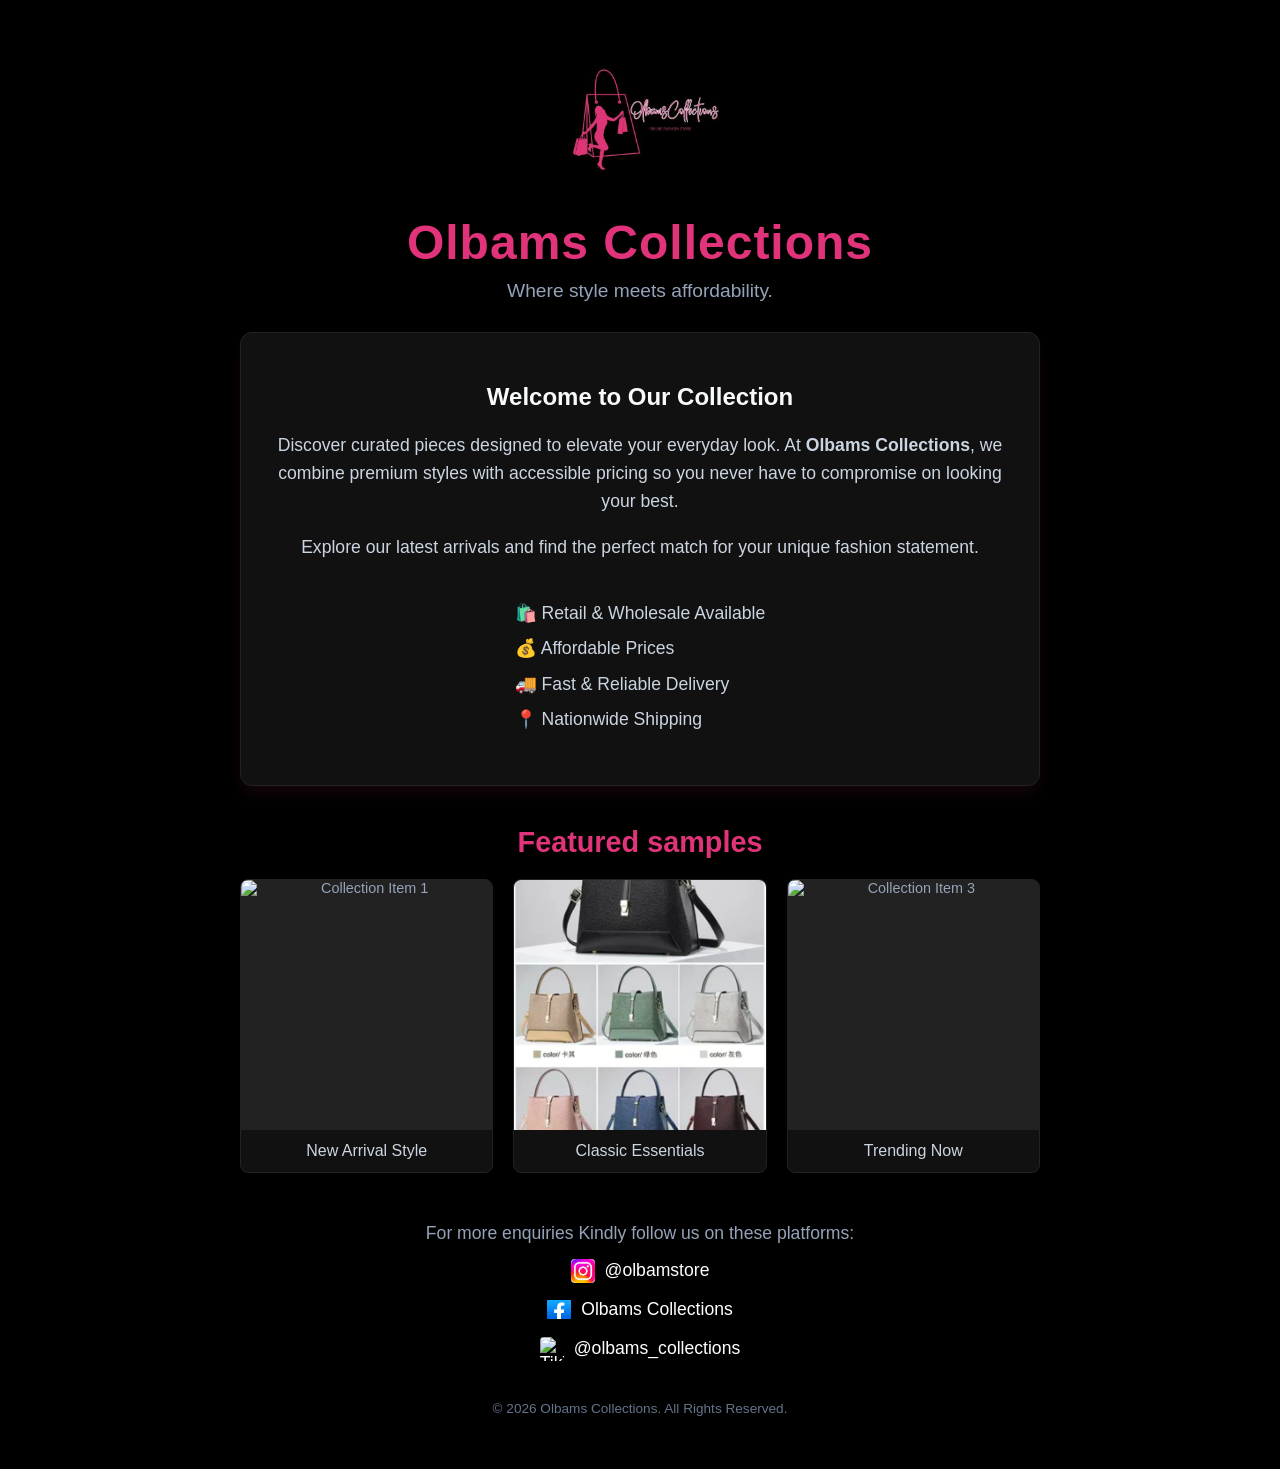
==== index.html @ 32d328b6 "Add files via upload" ====
<!DOCTYPE html> 
<html lang="en"> 
<head> 
    <meta charset="UTF-8"> 
    <meta name="viewport" content="width=device-width, initial-scale=1.0"> 
    <title>Olbams Collections</title> 
    <style> 
        :root { 
            --bg-color: #000000; 
            --text-color: #f8fafc; 
            --accent-color: #e0337a; 
            --card-bg: #111111; 
        } 
        body { 
            font-family: -apple-system, BlinkMacSystemFont, "Segoe UI", Roboto, sans-serif; 
            background-color: var(--bg-color); 
            color: var(--text-color); 
            margin: 0; 
            padding: 0; 
            display: flex; 
            flex-direction: column; 
            min-height: 100vh; 
            align-items: center; 
            justify-content: center; 
        } 
        .container { 
            max-width: 800px; 
            padding: 40px 20px; 
            text-align: center; 
        } 
        .header-brand { 
            display: flex; 
            flex-direction: column; 
            align-items: center; 
            justify-content: center; 
            gap: 15px; 
            margin-bottom: 10px; 
        } 
        .brand-logo { 
            max-height: 160px; 
            width: auto; 
            object-fit: contain; 
        } 
        header h1 { 
            font-size: 3rem; 
            color: var(--accent-color); 
            margin: 0; 
            letter-spacing: 1px; 
        } 
        .tagline { 
            font-size: 1.2rem; 
            color: #94a3b8; 
            margin-top: 10px; 
            margin-bottom: 30px; 
        } 
        main { 
            background-color: var(--card-bg); 
            padding: 30px; 
            border-radius: 12px; 
            box-shadow: 0 10px 15px -3px rgba(224, 51, 122, 0.1); 
            border: 1px solid #222222; 
            margin-bottom: 30px; 
        } 
        main p { 
            line-height: 1.6; 
            color: #cbd5e1; 
            font-size: 1.1rem; 
        } 
        .gallery-title { 
            font-size: 1.8rem; 
            color: var(--accent-color); 
            margin: 40px 0 20px 0; 
        } 
        .image-grid { 
            display: grid; 
            grid-template-columns: repeat(auto-fit, minmax(220px, 1fr)); 
            gap: 20px; 
            width: 100%; 
        } 
        .image-card { 
            background-color: var(--card-bg); 
            border: 1px solid #222222; 
            border-radius: 8px; 
            overflow: hidden; 
            box-shadow: 0 4px 6px -1px rgba(0, 0, 0, 0.1); 
        } 
        .image-placeholder { 
            width: 100%; 
            height: 250px; 
            background-color: #222222; 
            display: flex; 
            align-items: center; 
            justify-content: center; 
            color: #94a3b8; 
            font-size: 0.9rem; 
            object-fit: cover; 
        } 
        .image-caption { 
            padding: 12px; 
            font-size: 1rem; 
            color: #cbd5e1; 
            font-weight: 500; 
        } 
        .social-follow {
            margin-top: 50px;
            margin-bottom: 20px;
        }
        .social-follow p {
            color: #94a3b8;
            font-size: 1.1rem;
            margin-bottom: 15px;
        }
        .social-icons {
            display: flex;
            flex-direction: column; 
            align-items: center;
            gap: 15px;
        }
        .social-icon {
            display: flex;
            align-items: center;
            gap: 10px;
            color: #ffffff;
            font-size: 1.1rem;
            transition: color 0.2s, transform 0.2s;
            text-decoration: none;
        }
        .social-icon:hover {
            color: var(--accent-color);
            transform: scale(1.05);
        }
        .platform-logo {
            width: 24px;
            height: 24px;
            object-fit: contain;
            border-radius: 4px;
        }
        footer { 
            margin-top: 40px; 
            font-size: 0.85rem; 
            color: #64748b;
        } 
    </style> 
</head> 
<body> 
    <div class="container"> 
        <header> 
            <div class="header-brand"> 
                <img class="brand-logo" src="logo 1.jpg" alt="Olbams Collections Logo"> 
                <h1>Olbams Collections</h1> 
            </div> 
            <div class="tagline">Where style meets affordability.</div> 
        </header> 
        
        <main> 
            <h2>Welcome to Our Collection</h2> 
            <p> Discover curated pieces designed to elevate your everyday look. At <strong>Olbams Collections</strong>, we combine premium styles with accessible pricing so you never have to compromise on looking your best. </p> 
            <p> Explore our latest arrivals and find the perfect match for your unique fashion statement. </p>

            <ul style="text-align: left; display: inline-block; list-style-type: none; padding: 0; color: #cbd5e1; font-size: 1.1rem; line-height: 2;">
                <li>🛍️ Retail & Wholesale Available</li>
                <li>💰 Affordable Prices</li>
                <li>🚚 Fast & Reliable Delivery</li>
                <li>📍 Nationwide Shipping</li>   
            </ul>
        </main> 
        
        <h2 id="gallery" class="gallery-title">Featured samples</h2> 
        <div class="image-grid"> 
            <div class="image-card"> 
                <img class="image-placeholder" src="mum ire 3.jpg" alt="Collection Item 1"> 
                <div class="image-caption">New Arrival Style</div> 
            </div> 
            <div class="image-card"> 
                <img class="image-placeholder" src="bag 1.jpeg" alt="Collection Item 2"> 
                <div class="image-caption">Classic Essentials</div> 
            </div> 
            <div class="image-card"> 
                <img class="image-placeholder" src="mum ire 5.jpg" alt="Collection Item 3"> 
                <div class="image-caption">Trending Now</div> 
            </div> 
        </div> 

        <div class="social-follow">
            <p>For more enquiries Kindly follow us on these platforms:</p>
            <div class="social-icons">
                <a href="https://www.instagram.com/olbamstore/" class="social-icon" target="_blank">
                    <img src="insta2.jpg" alt="Instagram" class="platform-logo">
                    <span>@olbamstore</span>
                </a>
                <a href="https://www.facebook.com/profile.php?id=100061948012193" class="social-icon" target="_blank">
                    <img src="face2.jpg" alt="Facebook" class="platform-logo">
                    <span>Olbams Collections</span>
                </a>
                <a href="https://www.tiktok.com/@olbams_collections" class="social-icon" target="_blank">
                    <img src="tic2.jpg" alt="TikTok" class="platform-logo">
                    <span>@olbams_collections</span>
                </a>
            </div>
        </div> 

        <footer> 
            <p>&copy; 2026 Olbams Collections. All Rights Reserved.</p>
        </footer> 
    </div>
</body> 
</html>
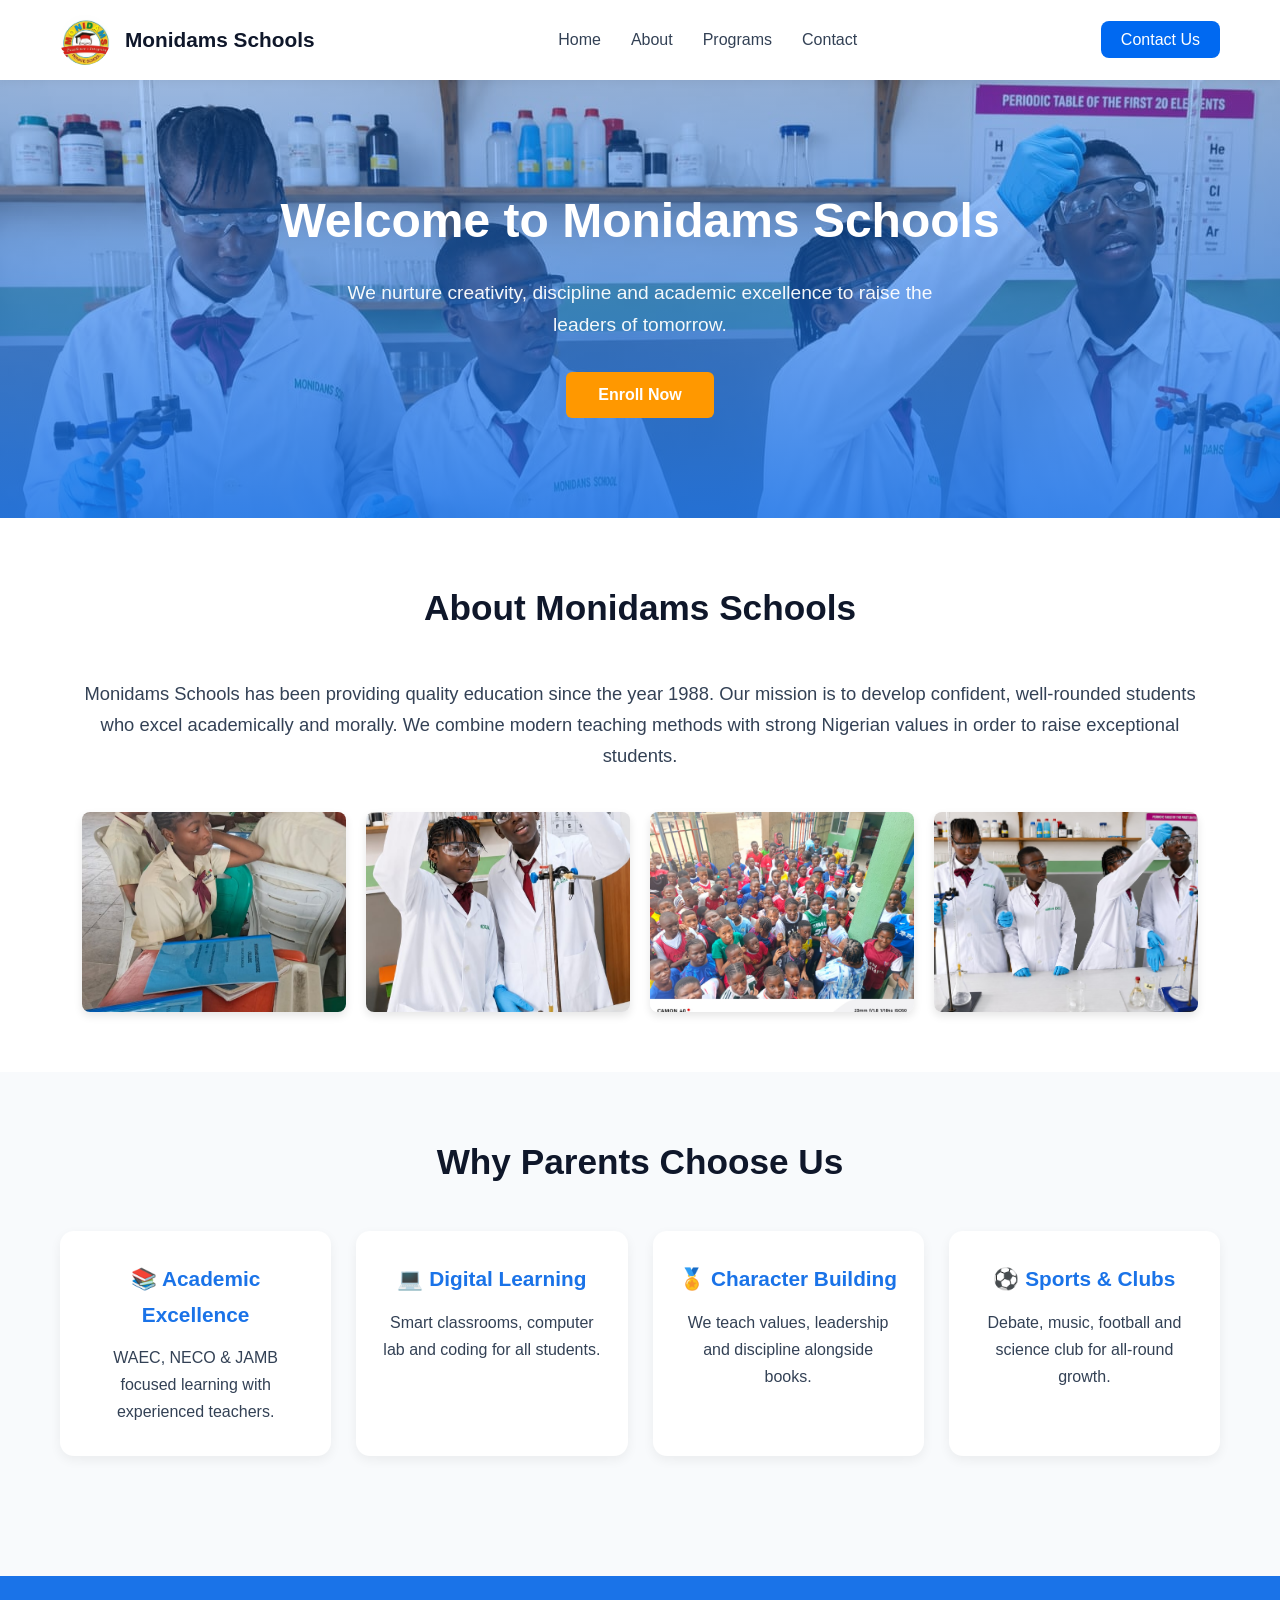
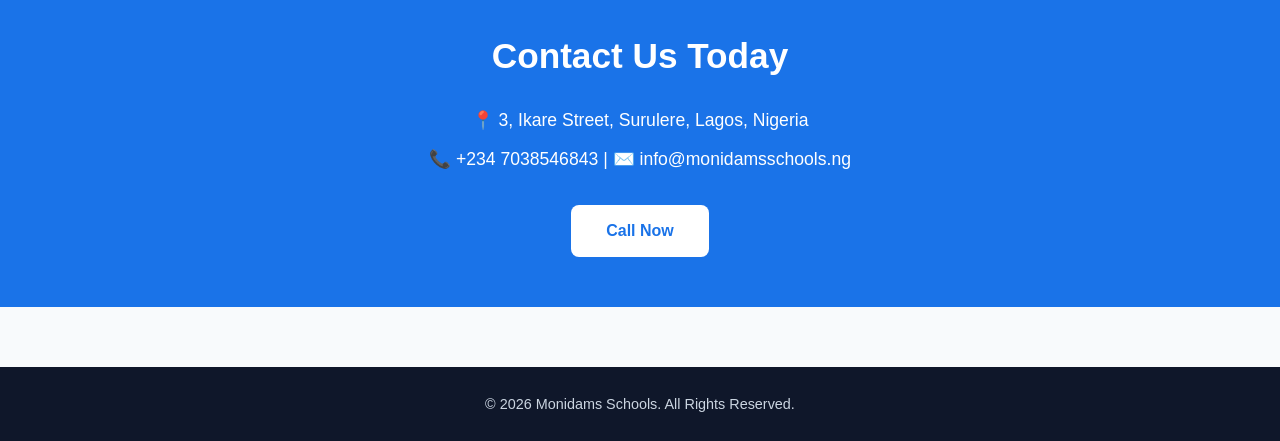
==== commit a1745c5d: "Add files via upload" ====
--- a/index.html
+++ b/index.html
@@ -1,207 +1,453 @@
-<!DOCTYPE html> 
-<html lang="en"> 
-<head> 
-    <meta charset="UTF-8"> 
-    <meta name="viewport" content="width=device-width, initial-scale=1.0"> 
-    <title>Olbams Collections</title> 
-    <style> 
-        :root { 
-            --bg-color: #000000; 
-            --text-color: #f8fafc; 
-            --accent-color: #e0337a; 
-            --card-bg: #111111; 
-        } 
-        body { 
-            font-family: -apple-system, BlinkMacSystemFont, "Segoe UI", Roboto, sans-serif; 
-            background-color: var(--bg-color); 
-            color: var(--text-color); 
-            margin: 0; 
-            padding: 0; 
-            display: flex; 
-            flex-direction: column; 
-            min-height: 100vh; 
-            align-items: center; 
-            justify-content: center; 
-        } 
-        .container { 
-            max-width: 800px; 
-            padding: 40px 20px; 
-            text-align: center; 
-        } 
-        .header-brand { 
-            display: flex; 
-            flex-direction: column; 
-            align-items: center; 
-            justify-content: center; 
-            gap: 15px; 
-            margin-bottom: 10px; 
-        } 
-        .brand-logo { 
-            max-height: 160px; 
-            width: auto; 
-            object-fit: contain; 
-        } 
-        header h1 { 
-            font-size: 3rem; 
-            color: var(--accent-color); 
-            margin: 0; 
-            letter-spacing: 1px; 
-        } 
-        .tagline { 
-            font-size: 1.2rem; 
-            color: #94a3b8; 
-            margin-top: 10px; 
-            margin-bottom: 30px; 
-        } 
-        main { 
-            background-color: var(--card-bg); 
-            padding: 30px; 
-            border-radius: 12px; 
-            box-shadow: 0 10px 15px -3px rgba(224, 51, 122, 0.1); 
-            border: 1px solid #222222; 
-            margin-bottom: 30px; 
-        } 
-        main p { 
-            line-height: 1.6; 
-            color: #cbd5e1; 
-            font-size: 1.1rem; 
-        } 
-        .gallery-title { 
-            font-size: 1.8rem; 
-            color: var(--accent-color); 
-            margin: 40px 0 20px 0; 
-        } 
-        .image-grid { 
-            display: grid; 
-            grid-template-columns: repeat(auto-fit, minmax(220px, 1fr)); 
-            gap: 20px; 
-            width: 100%; 
-        } 
-        .image-card { 
-            background-color: var(--card-bg); 
-            border: 1px solid #222222; 
-            border-radius: 8px; 
-            overflow: hidden; 
-            box-shadow: 0 4px 6px -1px rgba(0, 0, 0, 0.1); 
-        } 
-        .image-placeholder { 
-            width: 100%; 
-            height: 250px; 
-            background-color: #222222; 
-            display: flex; 
-            align-items: center; 
-            justify-content: center; 
-            color: #94a3b8; 
-            font-size: 0.9rem; 
-            object-fit: cover; 
-        } 
-        .image-caption { 
-            padding: 12px; 
-            font-size: 1rem; 
-            color: #cbd5e1; 
-            font-weight: 500; 
-        } 
-        .social-follow {
-            margin-top: 50px;
-            margin-bottom: 20px;
-        }
-        .social-follow p {
-            color: #94a3b8;
-            font-size: 1.1rem;
-            margin-bottom: 15px;
-        }
-        .social-icons {
-            display: flex;
-            flex-direction: column; 
-            align-items: center;
-            gap: 15px;
-        }
-        .social-icon {
-            display: flex;
-            align-items: center;
-            gap: 10px;
-            color: #ffffff;
-            font-size: 1.1rem;
-            transition: color 0.2s, transform 0.2s;
-            text-decoration: none;
-        }
-        .social-icon:hover {
-            color: var(--accent-color);
-            transform: scale(1.05);
-        }
-        .platform-logo {
-            width: 24px;
-            height: 24px;
-            object-fit: contain;
-            border-radius: 4px;
-        }
-        footer { 
-            margin-top: 40px; 
-            font-size: 0.85rem; 
-            color: #64748b;
-        } 
-    </style> 
-</head> 
-<body> 
-    <div class="container"> 
-        <header> 
-            <div class="header-brand"> 
-                <img class="brand-logo" src="logo 1.jpg" alt="Olbams Collections Logo"> 
-                <h1>Olbams Collections</h1> 
-            </div> 
-            <div class="tagline">Where style meets affordability.</div> 
-        </header> 
-        
-        <main> 
-            <h2>Welcome to Our Collection</h2> 
-            <p> Discover curated pieces designed to elevate your everyday look. At <strong>Olbams Collections</strong>, we combine premium styles with accessible pricing so you never have to compromise on looking your best. </p> 
-            <p> Explore our latest arrivals and find the perfect match for your unique fashion statement. </p>
-
-            <ul style="text-align: left; display: inline-block; list-style-type: none; padding: 0; color: #cbd5e1; font-size: 1.1rem; line-height: 2;">
-                <li>🛍️ Retail & Wholesale Available</li>
-                <li>💰 Affordable Prices</li>
-                <li>🚚 Fast & Reliable Delivery</li>
-                <li>📍 Nationwide Shipping</li>   
-            </ul>
-        </main> 
-        
-        <h2 id="gallery" class="gallery-title">Featured samples</h2> 
-        <div class="image-grid"> 
-            <div class="image-card"> 
-                <img class="image-placeholder" src="mum ire 3.jpg" alt="Collection Item 1"> 
-                <div class="image-caption">New Arrival Style</div> 
-            </div> 
-            <div class="image-card"> 
-                <img class="image-placeholder" src="bag 1.jpeg" alt="Collection Item 2"> 
-                <div class="image-caption">Classic Essentials</div> 
-            </div> 
-            <div class="image-card"> 
-                <img class="image-placeholder" src="mum ire 5.jpg" alt="Collection Item 3"> 
-                <div class="image-caption">Trending Now</div> 
-            </div> 
-        </div> 
-
-        <div class="social-follow">
-            <p>For more enquiries Kindly follow us on these platforms:</p>
-            <div class="social-icons">
-                <a href="https://www.instagram.com/olbamstore/" class="social-icon" target="_blank">
-                    <img src="insta2.jpg" alt="Instagram" class="platform-logo">
-                    <span>@olbamstore</span>
-                </a>
-                <a href="https://www.facebook.com/profile.php?id=100061948012193" class="social-icon" target="_blank">
-                    <img src="face2.jpg" alt="Facebook" class="platform-logo">
-                    <span>Olbams Collections</span>
-                </a>
-                <a href="https://www.tiktok.com/@olbams_collections" class="social-icon" target="_blank">
-                    <img src="tic2.jpg" alt="TikTok" class="platform-logo">
-                    <span>@olbams_collections</span>
-                </a>
-            </div>
-        </div> 
-
-        <footer> 
-            <p>&copy; 2026 Olbams Collections. All Rights Reserved.</p>
-        </footer> 
+<!DOCTYPE html>
+<html lang="en">
+
+<head>
+  <meta charset="UTF-8">
+  <meta name="viewport" content="width=device-width, initial-scale=1.0">
+  <title>Monidams Schools - Home</title>
+
+  <style>
+    /* ====== GLOBAL STYLE ====== */
+    :root {
+      --primary: #1a73e8;
+      --secondary: #ff9800;
+      --dark: #0f172a;
+      --light: #f8fafc;
+      --text: #334155;
+    }
+
+    * {
+      margin: 0;
+      padding: 0;
+      box-sizing: border-box;
+      font-family: "Poppins", "Segoe UI", Arial, sans-serif;
+    }
+
+    body {
+      background: var(--light);
+      color: var(--text);
+      line-height: 1.7;
+    }
+
+    a {
+      text-decoration: none;
+      color: inherit;
+    }
+
+    img {
+      max-width: 100%;
+      height: auto;
+      display: block;
+      border-radius: 8px;
+    }
+
+    /* ====== NAVBAR ====== */
+    header {
+      background: white;
+      box-shadow: 0 2px 8px rgba(0, 0, 0, 0.05);
+      position: sticky;
+      top: 0;
+      z-index: 1000;
+    }
+
+    nav {
+      max-width: 1200px;
+      margin: 0 auto;
+      display: flex;
+      align-items: center;
+      justify-content: space-between;
+      padding: 15px 20px;
+    }
+
+    .nav-flex {
+      display: flex;
+      align-items: center;
+      gap: 15px;
+    }
+
+    .nav-brand-logo {
+      width: 50px;
+      height: 50px;
+      object-fit: cover;
+      border-radius: 50%;
+    }
+
+    .logo {
+      font-size: 1.3rem;
+      font-weight: 700;
+      color: var(--dark);
+    }
+
+    .menu-icon {
+      display:none;
+    }
+
+    #nav-menu {
+      display: none;
+    }
+
+
+    nav ul {
+      list-style: none;
+      display: flex;
+      gap: 30px;
+    }
+
+    nav ul li a {
+      font-weight: 500;
+      transition: 0.3s;
+      color: var(--text);
+    }
+
+    nav ul li a:hover {
+      color: var(--primary);
+    }
+
+    .contact-btn a {
+      background: #0069f1;
+      padding: 10px 20px;
+      border-radius: 8px;
+      color: white;
+      font-weight: 500;
+      transition: 0.3s;
+    }
+
+    .contact-btn a:hover {
+      background: #0053c2;
+    }
+
+    /* ====== HERO SECTION ====== */
+    .hero {
+      background: linear-gradient(rgba(26, 115, 232, 0.35), rgba(26, 115, 232, 0.85)),
+        url('./monidams\ 8.jpeg') top center/cover no-repeat;
+      color: white;
+      text-align: center;
+      padding: 100px 20px;
+    }
+
+    .hero h1 {
+      font-size: 3rem;
+      margin-bottom: 15px;
+      font-weight: 700;
+    }
+
+    .hero p {
+      font-size: 1.2rem;
+      max-width: 600px;
+      margin: 0 auto 30px auto;
+      opacity: 0.95;
+    }
+
+    .enroll-btn {
+      background-color: var(--secondary);
+      color: #ffffff;
+      padding: 14px 32px;
+      font-size: 16px;
+      font-weight: bold;
+      border: none;
+      border-radius: 6px;
+      cursor: pointer;
+      transition: 0.3s;
+    }
+
+    .enroll-btn:hover {
+      background-color: #e68900;
+      transform: translateY(-2px);
+    }
+
+    /* ====== SECTIONS & GRIDS ====== */
+    .section {
+      max-width: 1200px;
+      margin: 0 auto;
+      padding: 60px 20px;
+    }
+
+    .section h2 {
+      text-align: center;
+      font-size: 2.2rem;
+      color: var(--dark);
+      margin-bottom: 40px;
+    }
+
+    .grid {
+      display: grid;
+      grid-template-columns: repeat(auto-fit, minmax(250px, 1fr));
+      gap: 25px;
+    }
+
+    .card {
+      background: white;
+      padding: 30px 25px;
+      border-radius: 14px;
+      box-shadow: 0 4px 12px rgba(0, 0, 0, 0.06);
+      text-align: center;
+      transition: 0.3s;
+    }
+
+    .card:hover {
+      transform: translateY(-5px);
+    }
+
+    .card h3 {
+      color: var(--primary);
+      margin-bottom: 12px;
+      font-size: 1.3rem;
+    }
+
+    /* ====== ABOUT & GALLERY ====== */
+    .about {
+      background: white;
+      min-width: 100%;
+    }
+
+    .about-content {
+      max-width: 90%;
+      margin: 0 auto;
+      text-align: center;
+    }
+
+    .about-content p {
+      font-size: 1.15rem;
+      margin-bottom: 40px;
+    }
+
+    /* The Fix for your school pictures */
+    .school-gallery {
+      display: grid;
+      grid-template-columns: repeat(auto-fit, minmax(200px, 1fr));
+      gap: 20px;
+      margin-top: 30px;
+    }
+
+    .school-gallery img {
+      width: 100%;
+      height: 200px;
+      object-fit: cover;
+      /* Keeps pictures clear and un-stretched */
+      box-shadow: 0 4px 8px rgba(0, 0, 0, 0.1);
+      transition: 0.3s;
+    }
+
+    .school-gallery img:hover {
+      transform: scale(1.03);
+    }
+
+    /* ====== CONTACT ====== */
+    .contact {
+      background: var(--primary);
+      color: white;
+      text-align: center;
+      padding: 50px 20px;
+      width: 100vw;
+      margin-left: calc(50% - 50vw)
+    }
+
+    .contact h2 {
+      color: white;
+      margin-bottom: 20px;
+    }
+
+    .contact p {
+      font-size: 1.1rem;
+      margin-bottom: 10px;
+    }
+
+    .call-btn {
+      display: inline-block;
+      margin-top: 20px;
+      padding: 12px 35px;
+      background: white;
+      color: var(--primary);
+      border-radius: 8px;
+      font-weight: 600;
+      transition: 0.3s;
+    }
+
+    .call-btn:hover {
+      background: #f1f5f9;
+      transform: translateY(-2px);
+    }
+
+    /* ====== FOOTER ====== */
+    footer {
+      background: var(--dark);
+      color: #cbd5e1;
+      text-align: center;
+      padding: 25px;
+      font-size: 0.9rem;
+    }
+
+    /* ====== MOBILE RESPONSIVE DESIGN ====== */
+    @media (max-width: 768px) {
+
+      nav ul,
+      .contact-btn,
+      .logo {
+        display: none;
+        /* Hides desktop navigation links on phone screens */
+      }
+
+      .menu-icon {
+        display: block;
+        font-size: 28px;
+        cursor: pointer;
+      }
+
+      #nav-menu {
+        display: none;
+        flex-direction: column;
+        gap: 15px;
+        position: absolute;
+        top:70px;
+        right: 20px;
+        width: 200px;
+        padding: 20px;
+        background: white;
+        border-radius: 10px;
+        box-shadow: 0 4px 15px rgba(0, 0, 0, 0.15);
+      }
+
+      #nav-menu.active {
+        display: flex;
+      }
+
+      #nav-menu li {
+        list-style: none;
+      }
+
+      #nav-menu li a {
+        display: block;
+        padding: 10px;
+        text-decoration: none;
+      }
+
+      .hero h1 {
+        font-size: 2.1rem;
+      }
+
+      .hero p {
+        font-size: 1rem;
+      }
+
+      .section h2 {
+        font-size: 1.8rem;
+      }
+
+      .school-gallery {
+        grid-template-columns: repeat(2, 1fr);
+        /* 2 columns of pictures side-by-side on mobile phones */
+        gap: 10px;
+      }
+
+      .school-gallery img {
+        height: 150px;
+        /* Adapts height nicely on phones */
+      }
+    }
+  </style>
+</head>
+
+<body>
+
+  <!-- NAVBAR -->
+  <header>
+    <nav>
+      <div class="nav-flex">
+        <img class="nav-brand-logo" src="./monidams logo.jpg" alt="monidams school logo">
+        <div class="logo">Monidams Schools</div>
+      </div>
+      <div class="menu-icon" onclick="toggleMenu()">&#9776;</div>
+      <ul id="nav-menu">
+        <li><a href="#home">Home</a></li>
+        <li><a href="#about">About</a></li>
+        <li><a href="#programs">Programs</a></li>
+        <li><a href="#contact">Contact</a></li>
+      </ul>
+      <ul class="nav-menu">
+        <li><a href="#home">Home</a></li>
+        <li><a href="#about">About</a></li>
+        <li><a href="#programs">Programs</a></li>
+        <li><a href="#contact">Contact</a></li>
+      </ul>
+      <div class="contact-btn">
+        <a href="#contact">Contact Us</a>
+      </div>
+    </nav>
+  </header>
+
+  <!-- HERO -->
+  <section class="hero" id="home">
+    <h1>Welcome to Monidams Schools</h1>
+    <p>We nurture creativity, discipline and academic excellence to raise the leaders of tomorrow.</p>
+    <a href="register.html">
+      <button type="button" class="enroll-btn">Enroll Now</button>
+    </a>
+  </section>
+
+  <!-- ABOUT & GALLERY -->
+  <section class="section about" id="about">
+    <div class="about-content">
+      <h2>About Monidams Schools</h2>
+      <p>Monidams Schools has been providing quality education since the year 1988.
+        Our mission is to develop confident, well-rounded students who excel academically
+        and morally. We combine modern teaching methods with strong Nigerian values in order to raise exceptional
+        students.
+      </p>
+
+      <!-- Fixed School Pictures Layout -->
+      <div class="school-gallery">
+        <img src="./monidams 3.jpeg" alt="Monidams School Student Activities">
+        <img src="./monidams 4.jpeg" alt="Monidams School Classroom">
+        <img src="./monidams 9.jpeg" alt="Monidams School Learning Environment">
+        <img src="./monidams 8.jpeg" alt="Monidams School Event">
+      </div>
     </div>
-</body> 
-</html>
+  </section>
+
+  <!-- FEATURES / PROGRAMS -->
+  <section class="section" id="programs">
+    <h2>Why Parents Choose Us</h2>
+    <div class="grid">
+      <div class="card">
+        <h3>📚 Academic Excellence</h3>
+        <p>WAEC, NECO & JAMB focused learning with experienced teachers.</p>
+      </div>
+      <div class="card">
+        <h3>💻 Digital Learning</h3>
+        <p>Smart classrooms, computer lab and coding for all students.</p>
+      </div>
+      <div class="card">
+        <h3>🏅 Character Building</h3>
+        <p>We teach values, leadership and discipline alongside books.</p>
+      </div>
+      <div class="card">
+        <h3>⚽ Sports & Clubs</h3>
+        <p>Debate, music, football and science club for all-round growth.</p>
+      </div>
+    </div>
+  </section>
+
+
+  <!-- CONTACT -->
+  <section class="section" id="contact">
+    <div class="contact">
+      <h2>Contact Us Today</h2>
+      <p>📍 3, Ikare Street, Surulere, Lagos, Nigeria</p>
+      <p>📞 +234 7038546843 | ✉️ info@monidamsschools.ng</p>
+      <a href="tel:+2347038546843" class="call-btn">Call Now</a>
+    </div>
+  </section>
+
+  <!-- FOOTER -->
+  <footer>
+    © 2026 Monidams Schools. All Rights Reserved.
+  </footer>
+</body>
+
+<script>
+  function toggleMenu () {
+    document.getElementById("nav-menu").classList.toggle("active")
+  }
+</script>
+
+</html>
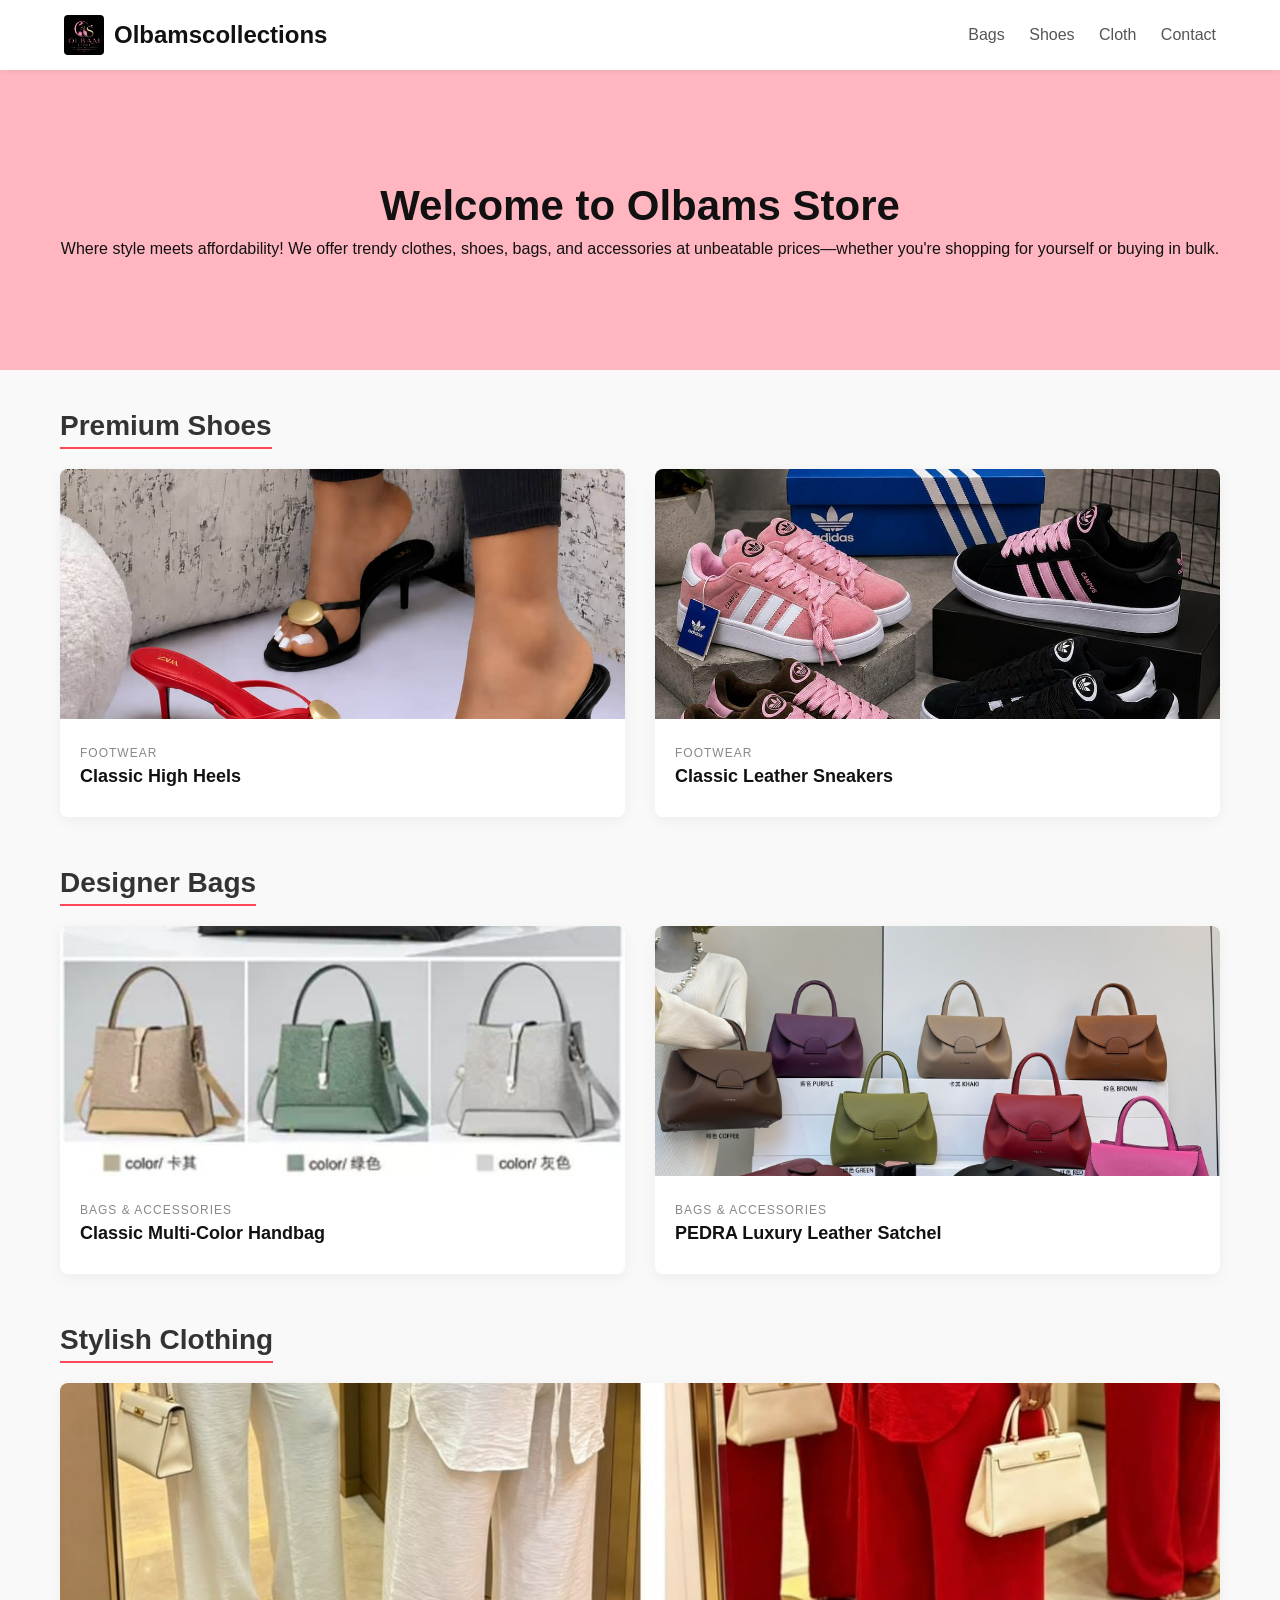
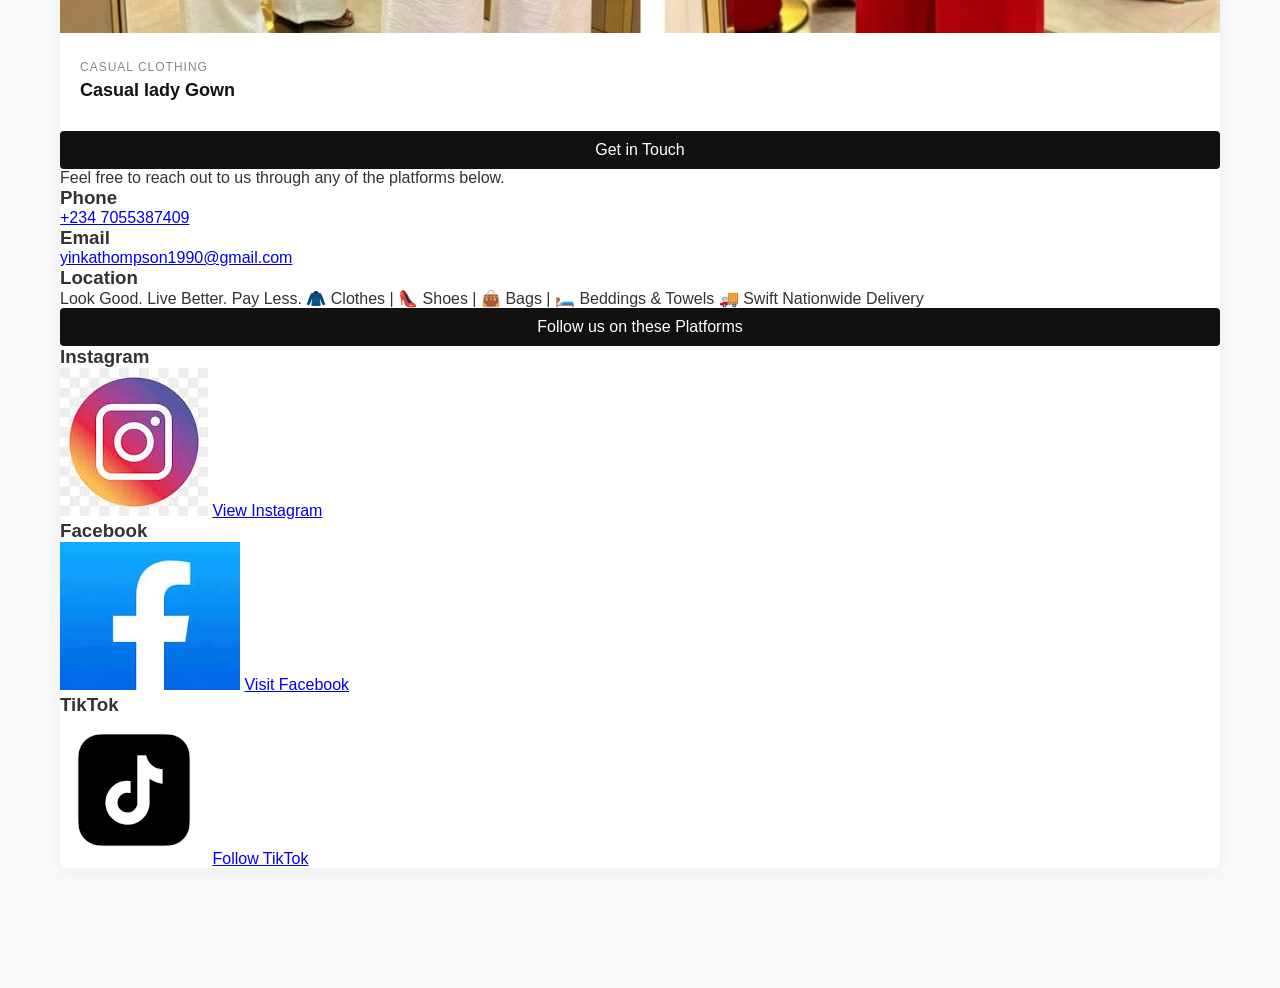
==== commit 5649a45d: "Add files via upload" ====
--- a/index.html
+++ b/index.html
@@ -1,453 +1,471 @@
 <!DOCTYPE html>
 <html lang="en">
-
 <head>
-  <meta charset="UTF-8">
-  <meta name="viewport" content="width=device-width, initial-scale=1.0">
-  <title>Monidams Schools - Home</title>
-
-  <style>
-    /* ====== GLOBAL STYLE ====== */
-    :root {
-      --primary: #1a73e8;
-      --secondary: #ff9800;
-      --dark: #0f172a;
-      --light: #f8fafc;
-      --text: #334155;
-    }
-
-    * {
-      margin: 0;
-      padding: 0;
-      box-sizing: border-box;
-      font-family: "Poppins", "Segoe UI", Arial, sans-serif;
-    }
-
-    body {
-      background: var(--light);
-      color: var(--text);
-      line-height: 1.7;
-    }
-
-    a {
-      text-decoration: none;
-      color: inherit;
-    }
-
-    img {
-      max-width: 100%;
-      height: auto;
-      display: block;
-      border-radius: 8px;
-    }
-
-    /* ====== NAVBAR ====== */
-    header {
-      background: white;
-      box-shadow: 0 2px 8px rgba(0, 0, 0, 0.05);
-      position: sticky;
-      top: 0;
-      z-index: 1000;
-    }
-
-    nav {
-      max-width: 1200px;
-      margin: 0 auto;
-      display: flex;
-      align-items: center;
-      justify-content: space-between;
-      padding: 15px 20px;
-    }
-
-    .nav-flex {
-      display: flex;
-      align-items: center;
-      gap: 15px;
-    }
-
-    .nav-brand-logo {
-      width: 50px;
-      height: 50px;
-      object-fit: cover;
-      border-radius: 50%;
-    }
-
-    .logo {
-      font-size: 1.3rem;
-      font-weight: 700;
-      color: var(--dark);
-    }
-
-    .menu-icon {
-      display:none;
-    }
-
-    #nav-menu {
-      display: none;
-    }
-
-
-    nav ul {
-      list-style: none;
-      display: flex;
-      gap: 30px;
-    }
-
-    nav ul li a {
-      font-weight: 500;
-      transition: 0.3s;
-      color: var(--text);
-    }
-
-    nav ul li a:hover {
-      color: var(--primary);
-    }
-
-    .contact-btn a {
-      background: #0069f1;
-      padding: 10px 20px;
-      border-radius: 8px;
-      color: white;
-      font-weight: 500;
-      transition: 0.3s;
-    }
-
-    .contact-btn a:hover {
-      background: #0053c2;
-    }
-
-    /* ====== HERO SECTION ====== */
-    .hero {
-      background: linear-gradient(rgba(26, 115, 232, 0.35), rgba(26, 115, 232, 0.85)),
-        url('./monidams\ 8.jpeg') top center/cover no-repeat;
-      color: white;
-      text-align: center;
-      padding: 100px 20px;
-    }
-
-    .hero h1 {
-      font-size: 3rem;
-      margin-bottom: 15px;
-      font-weight: 700;
-    }
-
-    .hero p {
-      font-size: 1.2rem;
-      max-width: 600px;
-      margin: 0 auto 30px auto;
-      opacity: 0.95;
-    }
-
-    .enroll-btn {
-      background-color: var(--secondary);
-      color: #ffffff;
-      padding: 14px 32px;
-      font-size: 16px;
-      font-weight: bold;
-      border: none;
-      border-radius: 6px;
-      cursor: pointer;
-      transition: 0.3s;
-    }
-
-    .enroll-btn:hover {
-      background-color: #e68900;
-      transform: translateY(-2px);
-    }
-
-    /* ====== SECTIONS & GRIDS ====== */
-    .section {
-      max-width: 1200px;
-      margin: 0 auto;
-      padding: 60px 20px;
-    }
-
-    .section h2 {
-      text-align: center;
-      font-size: 2.2rem;
-      color: var(--dark);
-      margin-bottom: 40px;
-    }
-
-    .grid {
-      display: grid;
-      grid-template-columns: repeat(auto-fit, minmax(250px, 1fr));
-      gap: 25px;
-    }
-
-    .card {
-      background: white;
-      padding: 30px 25px;
-      border-radius: 14px;
-      box-shadow: 0 4px 12px rgba(0, 0, 0, 0.06);
-      text-align: center;
-      transition: 0.3s;
-    }
-
-    .card:hover {
-      transform: translateY(-5px);
-    }
-
-    .card h3 {
-      color: var(--primary);
-      margin-bottom: 12px;
-      font-size: 1.3rem;
-    }
-
-    /* ====== ABOUT & GALLERY ====== */
-    .about {
-      background: white;
-      min-width: 100%;
-    }
-
-    .about-content {
-      max-width: 90%;
-      margin: 0 auto;
-      text-align: center;
-    }
-
-    .about-content p {
-      font-size: 1.15rem;
-      margin-bottom: 40px;
-    }
-
-    /* The Fix for your school pictures */
-    .school-gallery {
-      display: grid;
-      grid-template-columns: repeat(auto-fit, minmax(200px, 1fr));
-      gap: 20px;
-      margin-top: 30px;
-    }
-
-    .school-gallery img {
-      width: 100%;
-      height: 200px;
-      object-fit: cover;
-      /* Keeps pictures clear and un-stretched */
-      box-shadow: 0 4px 8px rgba(0, 0, 0, 0.1);
-      transition: 0.3s;
-    }
-
-    .school-gallery img:hover {
-      transform: scale(1.03);
-    }
-
-    /* ====== CONTACT ====== */
-    .contact {
-      background: var(--primary);
-      color: white;
-      text-align: center;
-      padding: 50px 20px;
-      width: 100vw;
-      margin-left: calc(50% - 50vw)
-    }
-
-    .contact h2 {
-      color: white;
-      margin-bottom: 20px;
-    }
-
-    .contact p {
-      font-size: 1.1rem;
-      margin-bottom: 10px;
-    }
-
-    .call-btn {
-      display: inline-block;
-      margin-top: 20px;
-      padding: 12px 35px;
-      background: white;
-      color: var(--primary);
-      border-radius: 8px;
-      font-weight: 600;
-      transition: 0.3s;
-    }
-
-    .call-btn:hover {
-      background: #f1f5f9;
-      transform: translateY(-2px);
-    }
-
-    /* ====== FOOTER ====== */
-    footer {
-      background: var(--dark);
-      color: #cbd5e1;
-      text-align: center;
-      padding: 25px;
-      font-size: 0.9rem;
-    }
-
-    /* ====== MOBILE RESPONSIVE DESIGN ====== */
-    @media (max-width: 768px) {
-
-      nav ul,
-      .contact-btn,
-      .logo {
-        display: none;
-        /* Hides desktop navigation links on phone screens */
-      }
-
-      .menu-icon {
-        display: block;
-        font-size: 28px;
-        cursor: pointer;
-      }
-
-      #nav-menu {
-        display: none;
-        flex-direction: column;
-        gap: 15px;
-        position: absolute;
-        top:70px;
-        right: 20px;
-        width: 200px;
-        padding: 20px;
-        background: white;
-        border-radius: 10px;
-        box-shadow: 0 4px 15px rgba(0, 0, 0, 0.15);
-      }
-
-      #nav-menu.active {
-        display: flex;
-      }
-
-      #nav-menu li {
-        list-style: none;
-      }
-
-      #nav-menu li a {
-        display: block;
-        padding: 10px;
-        text-decoration: none;
-      }
-
-      .hero h1 {
-        font-size: 2.1rem;
-      }
-
-      .hero p {
-        font-size: 1rem;
-      }
-
-      .section h2 {
-        font-size: 1.8rem;
-      }
-
-      .school-gallery {
-        grid-template-columns: repeat(2, 1fr);
-        /* 2 columns of pictures side-by-side on mobile phones */
-        gap: 10px;
-      }
-
-      .school-gallery img {
-        height: 150px;
-        /* Adapts height nicely on phones */
-      }
-    }
-  </style>
+    <meta charset="UTF-8">
+    <meta name="viewport" content="width=device-width, initial-scale=1.0">
+    <title>Olbamscollections | Shoes, Bags & Furniture</title>
+    <style>
+        /* Base Styles */
+        * {
+            margin: 0;
+            padding: 0;
+            box-sizing: border-box;
+            font-family: 'Segoe UI', Tahoma, Geneva, Verdana, sans-serif;
+        }
+
+        body {
+            background-color: #f9f9f9;
+            color: #333;
+            padding-bottom: 70px; /* Prevents call bar from overlapping content at the bottom */
+        }
+
+        /* Header & Navigation */
+        header {
+            background-color: #ffffff;
+            padding: 15px 5%;
+            display: flex;
+            justify-content: space-between;
+            align-items: center;
+            box-shadow: 0 2px 5px rgba(0,0,0,0.05);
+            position: sticky;
+            top: 0;
+            z-index: 100;
+        }
+
+        /* Container to align image and text side-by-side */
+        .logo-container {
+            display: flex;
+            align-items: center;
+            gap: 10px; /* Space between the image logo and text logo */
+        }
+
+        /* Small Logo Image Styling */
+        .logo-img {
+            height: 40px; /* Keeps the logo small and tidy */
+            width: auto;
+            object-fit: contain;
+            border-radius: 4px;
+        }
+
+        .logo-text {
+            font-size: 24px;
+            font-weight: bold;
+            color: #111;
+        }
+
+        nav a {
+            text-decoration: none;
+            color: #555;
+            margin-left: 20px;
+            font-weight: 500;
+            transition: color 0.3s;
+        }
+
+        nav a:hover {
+            color: #ff4757;
+        }
+
+        /* Hero Banner with Pink Background */
+        .hero {
+            background: #ffb6c1; /* Soft pink aesthetic color */
+            height: 300px;
+            display: flex;
+            flex-direction: column;
+            justify-content: center;
+            align-items: center;
+            color: #111111; /* Changed text to dark for sharp contrast against pink */
+            text-align: center;
+            padding: 20px;
+        }
+
+        .hero h1 {
+            font-size: 42px;
+            margin-bottom: 10px;
+        }
+
+        /* Product Section */
+        .container {
+            max-width: 1200px;
+            margin: 40px auto;
+            padding: 0 20px;
+        }
+
+        .section-title {
+            font-size: 28px;
+            margin-bottom: 20px;
+            border-bottom: 2px solid #ff4757;
+            padding-bottom: 5px;
+            display: inline-block;
+        }
+
+        .product-grid {
+            display: grid;
+            grid-template-columns: repeat(auto-fit, minmax(280px, 1fr));
+            gap: 30px;
+            margin-bottom: 50px;
+        }
+
+        /* Product Card */
+        .product-card {
+            background: white;
+            border-radius: 8px;
+            overflow: hidden;
+            box-shadow: 0 4px 15px rgba(0,0,0,0.05);
+            transition: transform 0.3s;
+        }
+
+        .product-card:hover {
+            transform: translateY(-5px);
+        }
+
+        .product-image {
+            width: 100%;
+            height: 250px;
+            object-fit: cover;
+            background-color: #eaeaea;
+        }
+
+        .product-info {
+            padding: 20px;
+        }
+
+        .product-category {
+            font-size: 12px;
+            color: #888;
+            text-transform: uppercase;
+            letter-spacing: 1px;
+        }
+
+        .product-name {
+            font-size: 18px;
+            margin: 5px 0 10px 0;
+            color: #111;
+        }
+
+        .product-price {
+            font-size: 16px;
+            font-weight: bold;
+            color: #ff4757;
+            margin-bottom: 15px;
+        }
+
+        .buy-btn {
+            display: block;
+            width: 100%;
+            padding: 10px;
+            background-color: #111;
+            color: white;
+            text-align: center;
+            text-decoration: none;
+            border-radius: 4px;
+            font-weight: 500;
+            transition: background 0.3s;
+        }
+
+        .buy-btn:hover {
+            background-color: #ff4757;
+        }
+
+        /* Standalone Contact Info Styling */
+        .contact-section {
+            background-color: #ffffff;
+            border-radius: 8px;
+            padding: 30px;
+            margin-bottom: 60px;
+            box-shadow: 0 4px 15px rgba(0,0,0,0.05);
+        }
+
+        .contact-details {
+            display: grid;
+            grid-template-columns: repeat(auto-fit, minmax(250px, 1fr));
+            gap: 20px;
+            margin-top: 15px;
+        }
+
+        .contact-box h4 {
+            font-size: 16px;
+            color: #ff4757;
+            margin-bottom: 5px;
+            text-transform: uppercase;
+        }
+
+        .contact-box p {
+            font-size: 15px;
+            color: #555;
+            line-height: 1.5;
+        }
+
+        /* Persistent Call Bar under the website */
+        .call-bar {
+            position: fixed;
+            bottom: 0;
+            left: 0;
+            width: 100%;
+            background-color: #2ed573;
+            color: white;
+            display: flex;
+            justify-content: space-around;
+            align-items: center;
+            padding: 12px 10px;
+            box-shadow: 0 -3px 10px rgba(0,0,0,0.15);
+            z-index: 1000;
+        }
+
+        .call-bar-text {
+            font-size: 16px;
+            font-weight: 500;
+        }
+
+        .call-bar-actions {
+            display: flex;
+            gap: 15px;
+        }
+
+        .call-btn {
+            background-color: white;
+            color: #2ed573;
+            text-decoration: none;
+            padding: 8px 18px;
+            border-radius: 20px;
+            font-weight: bold;
+            font-size: 14px;
+            display: flex;
+            align-items: center;
+            gap: 5px;
+            transition: opacity 0.3s;
+        }
+
+        .call-btn.secondary {
+            background-color: #ff4757;
+            color: white;
+        }
+
+        .call-btn:hover {
+            opacity: 0.9;
+        }
+
+        /* Responsive adjustments for mobile */
+        @media (max-width: 600px) {
+            .call-bar {
+                flex-direction: column;
+                gap: 8px;
+                text-align: center;
+            }
+            .call-bar-text {
+                font-size: 14px;
+            }
+            body {
+                padding-bottom: 110px;
+            }
+        }
+    </style>
 </head>
-
 <body>
 
-  <!-- NAVBAR -->
-  <header>
-    <nav>
-      <div class="nav-flex">
-        <img class="nav-brand-logo" src="./monidams logo.jpg" alt="monidams school logo">
-        <div class="logo">Monidams Schools</div>
-      </div>
-      <div class="menu-icon" onclick="toggleMenu()">&#9776;</div>
-      <ul id="nav-menu">
-        <li><a href="#home">Home</a></li>
-        <li><a href="#about">About</a></li>
-        <li><a href="#programs">Programs</a></li>
-        <li><a href="#contact">Contact</a></li>
-      </ul>
-      <ul class="nav-menu">
-        <li><a href="#home">Home</a></li>
-        <li><a href="#about">About</a></li>
-        <li><a href="#programs">Programs</a></li>
-        <li><a href="#contact">Contact</a></li>
-      </ul>
-      <div class="contact-btn">
-        <a href="#contact">Contact Us</a>
-      </div>
-    </nav>
-  </header>
-
-  <!-- HERO -->
-  <section class="hero" id="home">
-    <h1>Welcome to Monidams Schools</h1>
-    <p>We nurture creativity, discipline and academic excellence to raise the leaders of tomorrow.</p>
-    <a href="register.html">
-      <button type="button" class="enroll-btn">Enroll Now</button>
-    </a>
-  </section>
-
-  <!-- ABOUT & GALLERY -->
-  <section class="section about" id="about">
-    <div class="about-content">
-      <h2>About Monidams Schools</h2>
-      <p>Monidams Schools has been providing quality education since the year 1988.
-        Our mission is to develop confident, well-rounded students who excel academically
-        and morally. We combine modern teaching methods with strong Nigerian values in order to raise exceptional
-        students.
-      </p>
-
-      <!-- Fixed School Pictures Layout -->
-      <div class="school-gallery">
-        <img src="./monidams 3.jpeg" alt="Monidams School Student Activities">
-        <img src="./monidams 4.jpeg" alt="Monidams School Classroom">
-        <img src="./monidams 9.jpeg" alt="Monidams School Learning Environment">
-        <img src="./monidams 8.jpeg" alt="Monidams School Event">
-      </div>
+    <!-- Header Navigation -->
+<!-- Header Navigation --> 
+<header> 
+  <div class="logo-container"> 
+    <img src="logo 2.jpeg" alt="Olbamscollections Logo" class="logo-img"> 
+    <span class="logo-text">Olbamscollections</span> 
+  </div> 
+
+  <!-- Mobile Menu Button (Visible only on mobile) --> 
+  <button class="mobile-menu-btn" aria-label="Toggle navigation"> ☰ </button> 
+
+  <!-- Navigation Links --> 
+  <nav class="nav-links"> 
+    <a href="#bags">Bags</a> 
+    <a href="#shoes">Shoes</a> 
+    <a href="#cloth">Cloth</a> 
+    <a href="#contact">Contact</a> 
+  </nav> 
+</header> 
+
+<style> 
+  /* Base Navigation Styling (Desktop First) */ 
+  header { 
+    display: flex; 
+    justify-content: space-between; 
+    align-items: center; 
+    padding: 1rem; 
+  } 
+  .nav-links a { 
+    margin-left: 20px; 
+    text-decoration: none; 
+  } 
+  /* Hide the mobile menu button by default on desktop */ 
+  .mobile-menu-btn { 
+    display: none; 
+    font-size: 2rem; 
+    background: none; 
+    border: none; 
+    cursor: pointer; 
+  } 
+  /* Mobile Screen Styles (Screens smaller than 768px) */ 
+  @media (max-width: 768px) { 
+    .mobile-menu-btn { 
+      display: block; /* Shows the hamburger button on phone screens */ 
+    } 
+    .nav-links { 
+      display: none; /* Hides the regular links until clicked/toggled */ 
+    } 
+  } 
+</style>
+
+
+    <!-- Hero Banner (Pink Theme) -->
+    <section class="hero">
+        <h1>Welcome to Olbams Store</h1>
+        <p>Where style meets affordability! We offer trendy clothes, shoes, bags, and accessories at unbeatable prices—whether you're shopping for yourself or buying in bulk.</p>
+    </section>
+
+    <!-- Main Store Content -->
+    <main class="container">
+        
+        <!-- Shoes Section -->
+        <h2 id="shoes" class="section-title">Premium Shoes</h2>
+        <div class="product-grid">
+            <div class="product-card">
+                <img src="sheo i.jpeg" alt="Running Shoes" class="product-image">
+                <div class="product-info">
+                    <span class="product-category">Footwear</span>
+                    <h3 class="product-name">Classic High Heels </h3>
+                </div>
+            </div>
+            <div class="product-card">
+                <img src="shoe boy 1.jpeg" alt="Leather Sneakers" class="product-image">
+                <div class="product-info">
+                    <span class="product-category">Footwear</span>
+                    <h3 class="product-name">Classic Leather Sneakers</h3>
+                </div>
+            </div>
+        </div>
+
+        <!-- Bags Section -->
+        <h2 id="bags" class="section-title">Designer Bags</h2>
+        <div class="product-grid">
+            <div class="product-card">
+                <img src="bag 1.jpeg" alt="Classic Elegant Handbag" class="product-image">
+                <div class="product-info">
+                    <span class="product-category">Bags & Accessories</span>
+                    <h3 class="product-name">Classic Multi-Color Handbag </h3>
+                </div>
+            </div>
+            <div class="product-card">
+                <img src="bag i.jpeg" alt="PEDRA Luxury Handbag" class="product-image">
+                <div class="product-info">
+                    <span class="product-category">Bags & Accessories</span>
+                    <h3 class="product-name">PEDRA Luxury Leather Satchel </h3>
+                </div>
+            </div>
+        </div>
+
+        <!-- Clothing Section -->
+        <h2 id="clothing" class="section-title">Stylish Clothing</h2>
+        <div class="product-grid">
+            <div class="product-card">
+                <img src="cloth i.jpeg" alt="Casual lady Gown" class="product-image">
+                <div class="product-info">
+                    <span class="product-category">casual clothing</span>
+                    <h3 class="product-name">Casual lady Gown</h3>
+                </div>  
+
+
+    <title>Contact Info</title>
+    <link rel="stylesheet" href="style.css">
+    <!-- Font Awesome for Social Media Icons -->
+    <link rel="stylesheet" href="https://cloudflare.com">
+</head>
+<body>
+
+    <div class="contact-container">
+         <a href="#" class="buy-btn">Get in Touch </a>
+        <p>Feel free to reach out to us through any of the platforms below.</p>
+
+        <div class="contact-info">
+            <!-- Phone Box -->
+            <div class="info-box">
+                <i class="fas fa-phone-alt"></i>
+                <h3>Phone</h3>
+                <p><a href="tel:+2347055387409">+234 7055387409</a></p>
+            </div>
+
+            <!-- Email Box -->
+            <div class="info-box">
+                <i class="fas fa-envelope"></i>
+                <h3>Email</h3>
+                <p><a href="yinkathompson1990@gmail.com">yinkathompson1990@gmail.com</a></p>
+            </div>
+
+            <!-- Address Box -->
+            <div class="info-box">
+                <i class="fas fa-map-marker-alt"></i>
+                <h3>Location</h3>
+                <p>Look Good. Live Better. Pay Less.
+🧥 Clothes | 👠 Shoes | 👜 Bags | 🛏️ Beddings & Towels
+🚚 Swift Nationwide Delivery</p>
+            </div>
+        </div>
+
+       <!DOCTYPE html>
+<html lang="en">
+<head>
+    <meta charset="UTF-8">
+    <meta name="viewport" content="width=device-width, initial-scale=1.0">
+    <title>Social Media Cards Grid</title>
+    <link rel="stylesheet" href="style.css">
+    <!-- Font Awesome for Social Media Icons -->
+    <link rel="stylesheet" href="https://cloudflare.com">
+</head>
+<body>
+<a href="#" class="buy-btn">Follow us on these Platforms </a>
+    <div class="grid-container">
+        
+        <!-- Instagram Card -->
+        <div class="social-card instagram-card">
+            <div class="card-header">
+                <i class="fab fa-instagram brand-icon"></i>
+                <h3>Instagram</h3>
+            </div>
+            <div class="image-wrapper">
+                <!-- Replace the URL below with your actual image path -->
+                <img src="insta2.jpg" alt="Instagram Post Showcase">
+            <a href="https://www.instagram.com/olbamstore/" target="" class="profile-link">View Instagram</a>
+        </div>
+
+        <!-- Facebook Card -->
+        <div class="social-card facebook-card">
+            <div class="card-header">
+                <i class="fab fa-facebook-f"></i>
+                <h3>Facebook</h3>
+            </div>
+            <div class="image-wrapper">
+                <!-- Replace the URL below with your actual image path -->
+                <img src="facebook.1.jpg" alt="Facebook Feed Showcase">
+            
+            <a href="https://web.facebook.com/profile.php?id=100061948012193&rdid=5kzaS5YkPNs98tV8&share_url=https%3A%2F%2Fweb.facebook.com%2Fshare%2F1cCsZYzgQ6%2F%3F_rdc%3D1%26_rdr#" target="_blank" class="profile-link">Visit Facebook</a>
+        </div>
+
+        <!-- TikTok Card -->
+        <div class="social-card tiktok-card">
+            <div class="card-header">
+                <i class="fab fa-tiktok"></i>
+                <h3>TikTok</h3>
+            </div>
+            <div class="image-wrapper">
+                <!-- Replace the URL below with your actual image path -->
+                <img src="tic2.png" alt="TikTok Video Showcase">
+            <a href="https://www.tiktok.com/@olbams_collections" target="_blank" class="profile-link">Follow TikTok</a>
+        </div>
+
     </div>
-  </section>
-
-  <!-- FEATURES / PROGRAMS -->
-  <section class="section" id="programs">
-    <h2>Why Parents Choose Us</h2>
-    <div class="grid">
-      <div class="card">
-        <h3>📚 Academic Excellence</h3>
-        <p>WAEC, NECO & JAMB focused learning with experienced teachers.</p>
-      </div>
-      <div class="card">
-        <h3>💻 Digital Learning</h3>
-        <p>Smart classrooms, computer lab and coding for all students.</p>
-      </div>
-      <div class="card">
-        <h3>🏅 Character Building</h3>
-        <p>We teach values, leadership and discipline alongside books.</p>
-      </div>
-      <div class="card">
-        <h3>⚽ Sports & Clubs</h3>
-        <p>Debate, music, football and science club for all-round growth.</p>
-      </div>
-    </div>
-  </section>
-
-
-  <!-- CONTACT -->
-  <section class="section" id="contact">
-    <div class="contact">
-      <h2>Contact Us Today</h2>
-      <p>📍 3, Ikare Street, Surulere, Lagos, Nigeria</p>
-      <p>📞 +234 7038546843 | ✉️ info@monidamsschools.ng</p>
-      <a href="tel:+2347038546843" class="call-btn">Call Now</a>
-    </div>
-  </section>
-
-  <!-- FOOTER -->
-  <footer>
-    © 2026 Monidams Schools. All Rights Reserved.
-  </footer>
+
+
 </body>
-
 <script>
   function toggleMenu () {
     document.getElementById("nav-menu").classList.toggle("active")
   }
 </script>
-
-</html>+</html>
--- a/style.css
+++ b/style.css
@@ -0,0 +1,241 @@
+/* ==========================================
+   Base Styles
+   ========================================== */
+* {
+    margin: 0;
+    padding: 0;
+    box-sizing: border-box;
+    font-family: 'Segoe UI', Tahoma, Geneva, Verdana, sans-serif;
+}
+
+body {
+    background-color: #f9f9f9;
+    color: #333;
+    padding-bottom: 70px; /* Prevents call bar from overlapping content at the bottom */
+}
+
+/* ==========================================
+   Header & Navigation Styling
+   ========================================== */
+header {
+    background-color: #ffffff;
+    padding: 15px 5%;
+    display: flex;
+    justify-content: space-between;
+    align-items: center;
+    box-shadow: 0 2px 5px rgba(0,0,0,0.05);
+    position: sticky;
+    top: 0;
+    z-index: 100;
+}
+
+/* Container to align image and text side-by-side */
+.logo-container {
+    display: flex;
+    align-items: center;
+    gap: 10px; /* Space between the image logo and text logo */
+}
+
+/* Small Logo Image Styling */
+.logo-img {
+    height: 40px; /* Keeps the logo small and tidy */
+    width: auto;
+    object-fit: contain;
+    border-radius: 4px;
+}
+
+.logo-text {
+    font-size: 24px;
+    font-weight: bold;
+    color: #111;
+}
+
+nav a {
+    text-decoration: none;
+    color: #555;
+    margin-left: 20px;
+    font-weight: 500;
+    transition: color 0.3s;
+}
+
+nav a:hover {
+    color: #ff4757;
+}
+
+/* ==========================================
+   Hero Banner Styling
+   ========================================== */
+.hero {
+    background: #ffb6c1; /* Beautiful pink theme */
+    height: 300px;
+    display: flex;
+    flex-direction: column;
+    justify-content: center;
+    align-items: center;
+    color: #111111; /* Changed to dark for sharp contrast against pink */
+    text-align: center;
+    padding: 20px;
+}
+
+.hero h1 {
+    font-size: 42px;
+    margin-bottom: 10px;
+}
+
+/* ==========================================
+   Product Grid Content Layout
+   ========================================== */
+.container {
+    max-width: 1200px;
+    margin: 40px auto;
+    padding: 0 20px;
+}
+
+.section-title {
+    font-size: 28px;
+    margin-bottom: 20px;
+    border-bottom: 2px solid #ff4757;
+    padding-bottom: 5px;
+    display: inline-block;
+}
+
+.product-grid {
+    display: grid;
+    grid-template-columns: repeat(auto-fit, minmax(280px, 1fr));
+    gap: 30px;
+    margin-bottom: 50px;
+}
+
+/* ==========================================
+   Individual Product Cards
+   ========================================== */
+.product-card {
+    background: white;
+    border-radius: 8px;
+    overflow: hidden;
+    box-shadow: 0 4px 15px rgba(0,0,0,0.05);
+    transition: transform 0.3s;
+}
+
+.product-card:hover {
+    transform: translateY(-5px);
+}
+
+.product-image {
+    width: 100%;
+    height: 250px;
+    object-fit: cover;
+    background-color: #eaeaea;
+}
+
+.product-info {
+    padding: 20px;
+}
+
+.product-category {
+    font-size: 12px;
+    color: #888;
+    text-transform: uppercase;
+    letter-spacing: 1px;
+}
+
+.product-name {
+    font-size: 18px;
+    margin: 5px 0 10px 0;
+    color: #111;
+}
+
+.product-price {
+    font-size: 16px;
+    font-weight: bold;
+    color: #ff4757;
+    margin-bottom: 15px;
+}
+
+.buy-btn {
+    display: block;
+    width: 100%;
+    padding: 10px;
+    background-color: #111;
+    color: white;
+    text-align: center;
+    text-decoration: none;
+    border-radius: 4px;
+    font-weight: 500;
+    transition: background 0.3s;
+}
+
+.buy-btn:hover {
+    background-color: #ff4757;
+}
+
+/* ==========================================
+   Persistent Bottom Contact / Call Bar
+   ========================================== */
+.call-bar {
+    position: fixed;
+    bottom: 0;
+    left: 0;
+    width: 100%;
+    background-color: #2ed573; /* Modern green color */
+    color: white;
+    display: flex;
+    justify-content: space-around;
+    align-items: center;
+    padding: 12px 10px;
+    box-shadow: 0 -3px 10px rgba(0,0,0,0.15);
+    z-index: 1000;
+}
+
+.call-bar-text {
+    font-size: 16px;
+    font-weight: 500;
+}
+
+.call-bar-actions {
+    display: flex;
+    gap: 15px;
+}
+
+.call-btn {
+    background-color: white;
+    color: #2ed573;
+    text-decoration: none;
+    padding: 8px 18px;
+    border-radius: 20px;
+    font-weight: bold;
+    font-size: 14px;
+    display: flex;
+    align-items: center;
+    gap: 5px;
+    transition: opacity 0.3s;
+}
+
+.call-btn.secondary {
+    background-color: #ff4757;
+    color: white;
+}
+
+.call-btn:hover {
+    opacity: 0.9;
+}
+
+/* ==========================================
+   Responsive Mobile Optimization
+   ========================================== */
+@media (max-width: 600px) {
+    .call-bar {
+        flex-direction: column;
+        gap: 8px;
+        text-align: center;
+    }
+    .call-bar-text {
+        font-size: 14px;
+    }
+    body {
+        padding-bottom: 110px; /* Extra space for stacked mobile bar layout */
+    }
+}
+
+
+
--- a/style.css
+++ b/style.css
@@ -0,0 +1,241 @@
+/* ==========================================
+   Base Styles
+   ========================================== */
+* {
+    margin: 0;
+    padding: 0;
+    box-sizing: border-box;
+    font-family: 'Segoe UI', Tahoma, Geneva, Verdana, sans-serif;
+}
+
+body {
+    background-color: #f9f9f9;
+    color: #333;
+    padding-bottom: 70px; /* Prevents call bar from overlapping content at the bottom */
+}
+
+/* ==========================================
+   Header & Navigation Styling
+   ========================================== */
+header {
+    background-color: #ffffff;
+    padding: 15px 5%;
+    display: flex;
+    justify-content: space-between;
+    align-items: center;
+    box-shadow: 0 2px 5px rgba(0,0,0,0.05);
+    position: sticky;
+    top: 0;
+    z-index: 100;
+}
+
+/* Container to align image and text side-by-side */
+.logo-container {
+    display: flex;
+    align-items: center;
+    gap: 10px; /* Space between the image logo and text logo */
+}
+
+/* Small Logo Image Styling */
+.logo-img {
+    height: 40px; /* Keeps the logo small and tidy */
+    width: auto;
+    object-fit: contain;
+    border-radius: 4px;
+}
+
+.logo-text {
+    font-size: 24px;
+    font-weight: bold;
+    color: #111;
+}
+
+nav a {
+    text-decoration: none;
+    color: #555;
+    margin-left: 20px;
+    font-weight: 500;
+    transition: color 0.3s;
+}
+
+nav a:hover {
+    color: #ff4757;
+}
+
+/* ==========================================
+   Hero Banner Styling
+   ========================================== */
+.hero {
+    background: #ffb6c1; /* Beautiful pink theme */
+    height: 300px;
+    display: flex;
+    flex-direction: column;
+    justify-content: center;
+    align-items: center;
+    color: #111111; /* Changed to dark for sharp contrast against pink */
+    text-align: center;
+    padding: 20px;
+}
+
+.hero h1 {
+    font-size: 42px;
+    margin-bottom: 10px;
+}
+
+/* ==========================================
+   Product Grid Content Layout
+   ========================================== */
+.container {
+    max-width: 1200px;
+    margin: 40px auto;
+    padding: 0 20px;
+}
+
+.section-title {
+    font-size: 28px;
+    margin-bottom: 20px;
+    border-bottom: 2px solid #ff4757;
+    padding-bottom: 5px;
+    display: inline-block;
+}
+
+.product-grid {
+    display: grid;
+    grid-template-columns: repeat(auto-fit, minmax(280px, 1fr));
+    gap: 30px;
+    margin-bottom: 50px;
+}
+
+/* ==========================================
+   Individual Product Cards
+   ========================================== */
+.product-card {
+    background: white;
+    border-radius: 8px;
+    overflow: hidden;
+    box-shadow: 0 4px 15px rgba(0,0,0,0.05);
+    transition: transform 0.3s;
+}
+
+.product-card:hover {
+    transform: translateY(-5px);
+}
+
+.product-image {
+    width: 100%;
+    height: 250px;
+    object-fit: cover;
+    background-color: #eaeaea;
+}
+
+.product-info {
+    padding: 20px;
+}
+
+.product-category {
+    font-size: 12px;
+    color: #888;
+    text-transform: uppercase;
+    letter-spacing: 1px;
+}
+
+.product-name {
+    font-size: 18px;
+    margin: 5px 0 10px 0;
+    color: #111;
+}
+
+.product-price {
+    font-size: 16px;
+    font-weight: bold;
+    color: #ff4757;
+    margin-bottom: 15px;
+}
+
+.buy-btn {
+    display: block;
+    width: 100%;
+    padding: 10px;
+    background-color: #111;
+    color: white;
+    text-align: center;
+    text-decoration: none;
+    border-radius: 4px;
+    font-weight: 500;
+    transition: background 0.3s;
+}
+
+.buy-btn:hover {
+    background-color: #ff4757;
+}
+
+/* ==========================================
+   Persistent Bottom Contact / Call Bar
+   ========================================== */
+.call-bar {
+    position: fixed;
+    bottom: 0;
+    left: 0;
+    width: 100%;
+    background-color: #2ed573; /* Modern green color */
+    color: white;
+    display: flex;
+    justify-content: space-around;
+    align-items: center;
+    padding: 12px 10px;
+    box-shadow: 0 -3px 10px rgba(0,0,0,0.15);
+    z-index: 1000;
+}
+
+.call-bar-text {
+    font-size: 16px;
+    font-weight: 500;
+}
+
+.call-bar-actions {
+    display: flex;
+    gap: 15px;
+}
+
+.call-btn {
+    background-color: white;
+    color: #2ed573;
+    text-decoration: none;
+    padding: 8px 18px;
+    border-radius: 20px;
+    font-weight: bold;
+    font-size: 14px;
+    display: flex;
+    align-items: center;
+    gap: 5px;
+    transition: opacity 0.3s;
+}
+
+.call-btn.secondary {
+    background-color: #ff4757;
+    color: white;
+}
+
+.call-btn:hover {
+    opacity: 0.9;
+}
+
+/* ==========================================
+   Responsive Mobile Optimization
+   ========================================== */
+@media (max-width: 600px) {
+    .call-bar {
+        flex-direction: column;
+        gap: 8px;
+        text-align: center;
+    }
+    .call-bar-text {
+        font-size: 14px;
+    }
+    body {
+        padding-bottom: 110px; /* Extra space for stacked mobile bar layout */
+    }
+}
+
+
+
